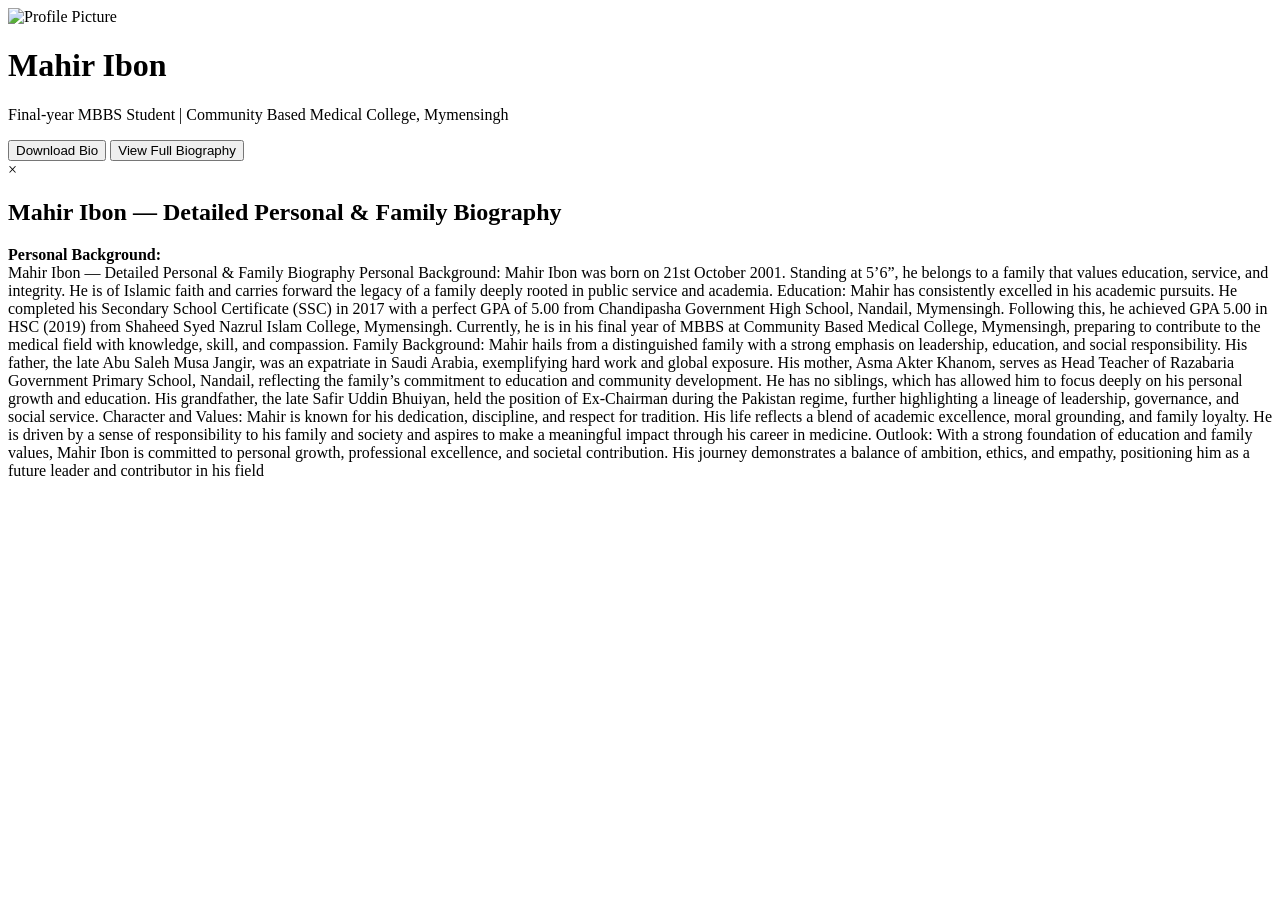
==== index.html @ 3a4e3a1b "Create profile page for Mahir Ibon This HTML file contains a profile for Mahir Ibon, detailing his p" ====
<!DOCTYPE html>
<html lang="en">
<head>
  <meta charset="UTF-8" />
  <meta name="viewport" content="width=device-width, initial-scale=1.0" />
  <title>Mahir Ibon - Profile</title>
  <link rel="stylesheet" href="style.css" />
</head>
<body>
  <div class="container glass-card">
    <div class="profile-pic">
      <img src="https://i.postimg.cc/FHW9SMQT/image.png
                " alt="Profile Picture" />
    </div>
    <h1 class="name">Mahir Ibon</h1>
    <p class="bio">Final-year MBBS Student | Community Based Medical College, Mymensingh</p>

    <div class="buttons">
      <button id="downloadBtn">Download Bio</button>
      <button id="detailsBtn">View Full Biography</button>
    </div>
  </div>

  <div id="popup" class="popup hidden">
    <div class="popup-content glass-card">
      <span id="closePopup" class="close">&times;</span>
      <h2>Mahir Ibon — Detailed Personal & Family Biography</h2>
      <p><strong>Personal Background:</strong><br>Mahir Ibon — Detailed Personal & Family Biography

Personal Background:
Mahir Ibon was born on 21st October 2001. Standing at 5’6”, he belongs to a family that values education, service, and integrity. He is of Islamic faith and carries forward the legacy of a family deeply rooted in public service and academia.

Education:
Mahir has consistently excelled in his academic pursuits. He completed his Secondary School Certificate (SSC) in 2017 with a perfect GPA of 5.00 from Chandipasha Government High School, Nandail, Mymensingh. Following this, he achieved GPA 5.00 in HSC (2019) from Shaheed Syed Nazrul Islam College, Mymensingh. Currently, he is in his final year of MBBS at Community Based Medical College, Mymensingh, preparing to contribute to the medical field with knowledge, skill, and compassion.

Family Background:
Mahir hails from a distinguished family with a strong emphasis on leadership, education, and social responsibility. His father, the late Abu Saleh Musa Jangir, was an expatriate in Saudi Arabia, exemplifying hard work and global exposure. His mother, Asma Akter Khanom, serves as Head Teacher of Razabaria Government Primary School, Nandail, reflecting the family’s commitment to education and community development.

He has no siblings, which has allowed him to focus deeply on his personal growth and education. His grandfather, the late Safir Uddin Bhuiyan, held the position of Ex-Chairman during the Pakistan regime, further highlighting a lineage of leadership, governance, and social service.

Character and Values:
Mahir is known for his dedication, discipline, and respect for tradition. His life reflects a blend of academic excellence, moral grounding, and family loyalty. He is driven by a sense of responsibility to his family and society and aspires to make a meaningful impact through his career in medicine.

Outlook:
With a strong foundation of education and family values, Mahir Ibon is committed to personal growth, professional excellence, and societal contribution. His journey demonstrates a balance of ambition, ethics, and empathy, positioning him as a future leader and contributor in his field</p>
    </div>
  </div>

  <script src="script.js"></script>
</body>
</html>
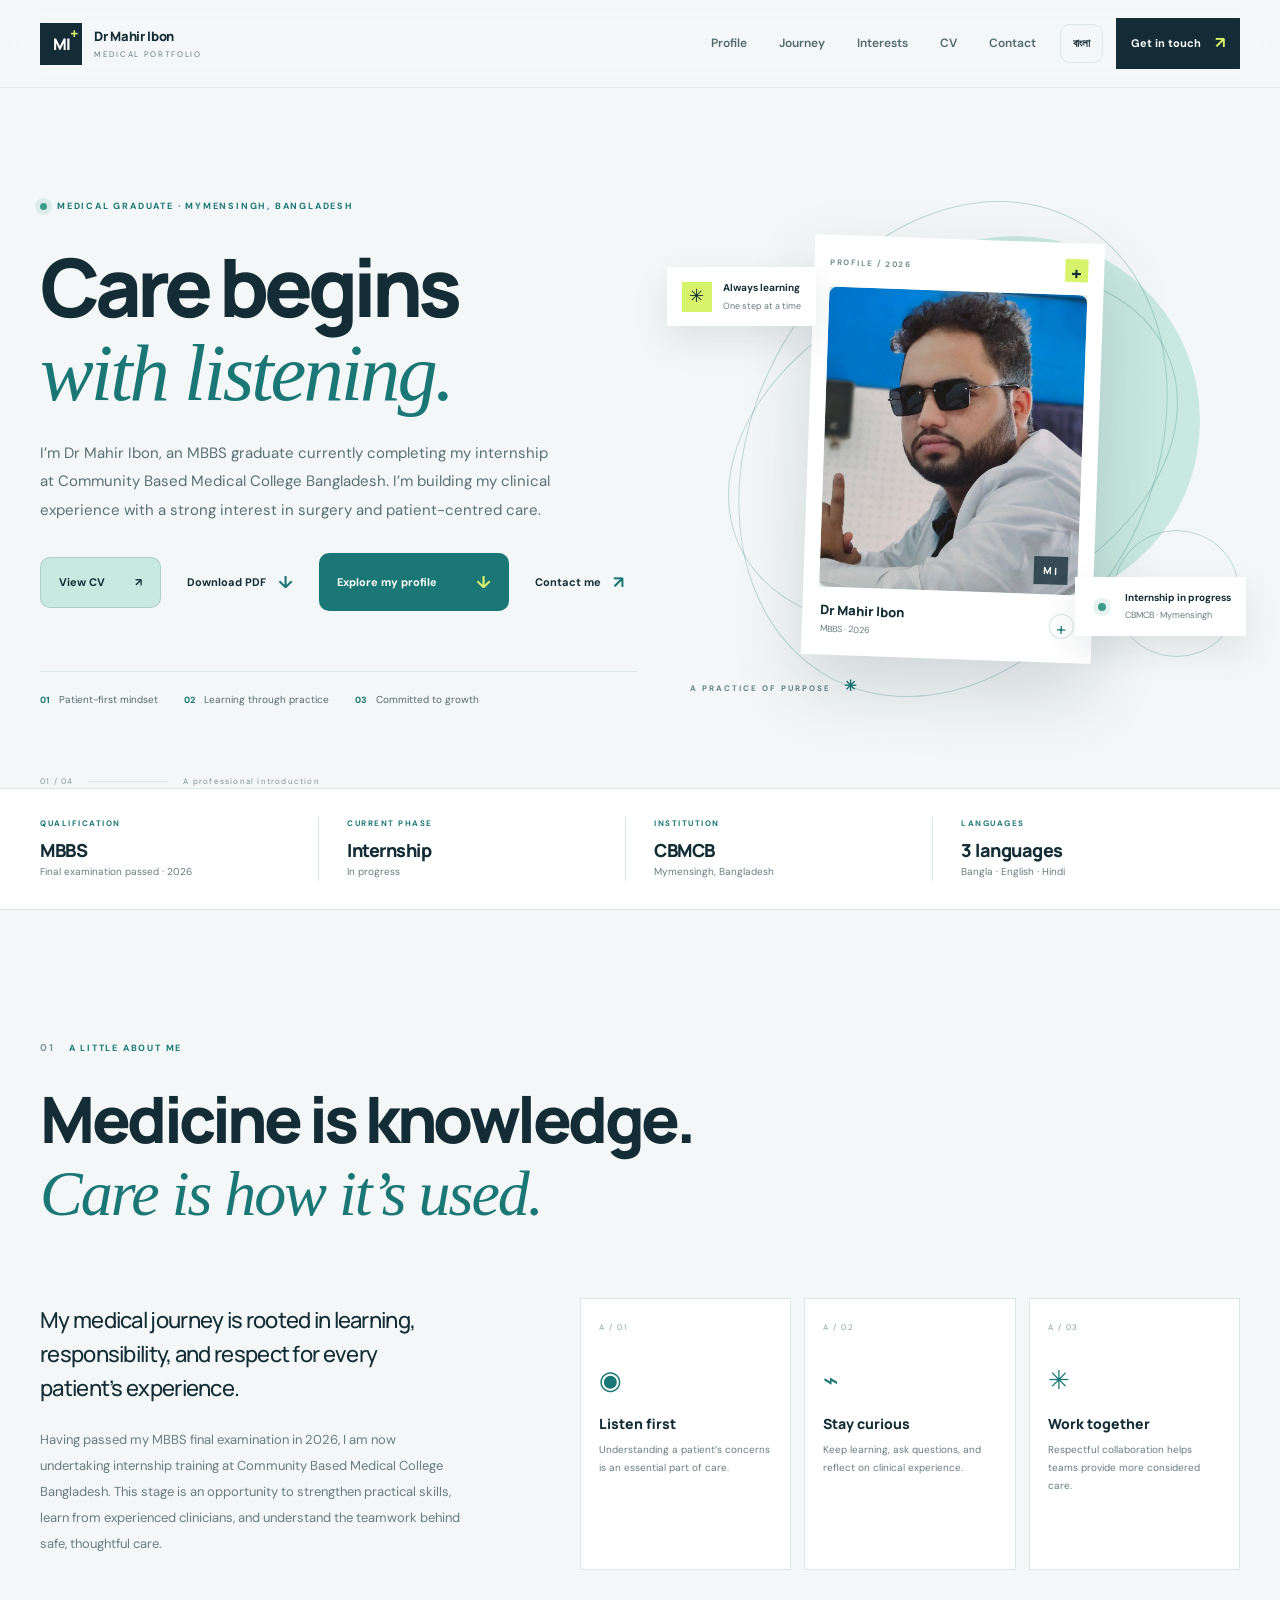
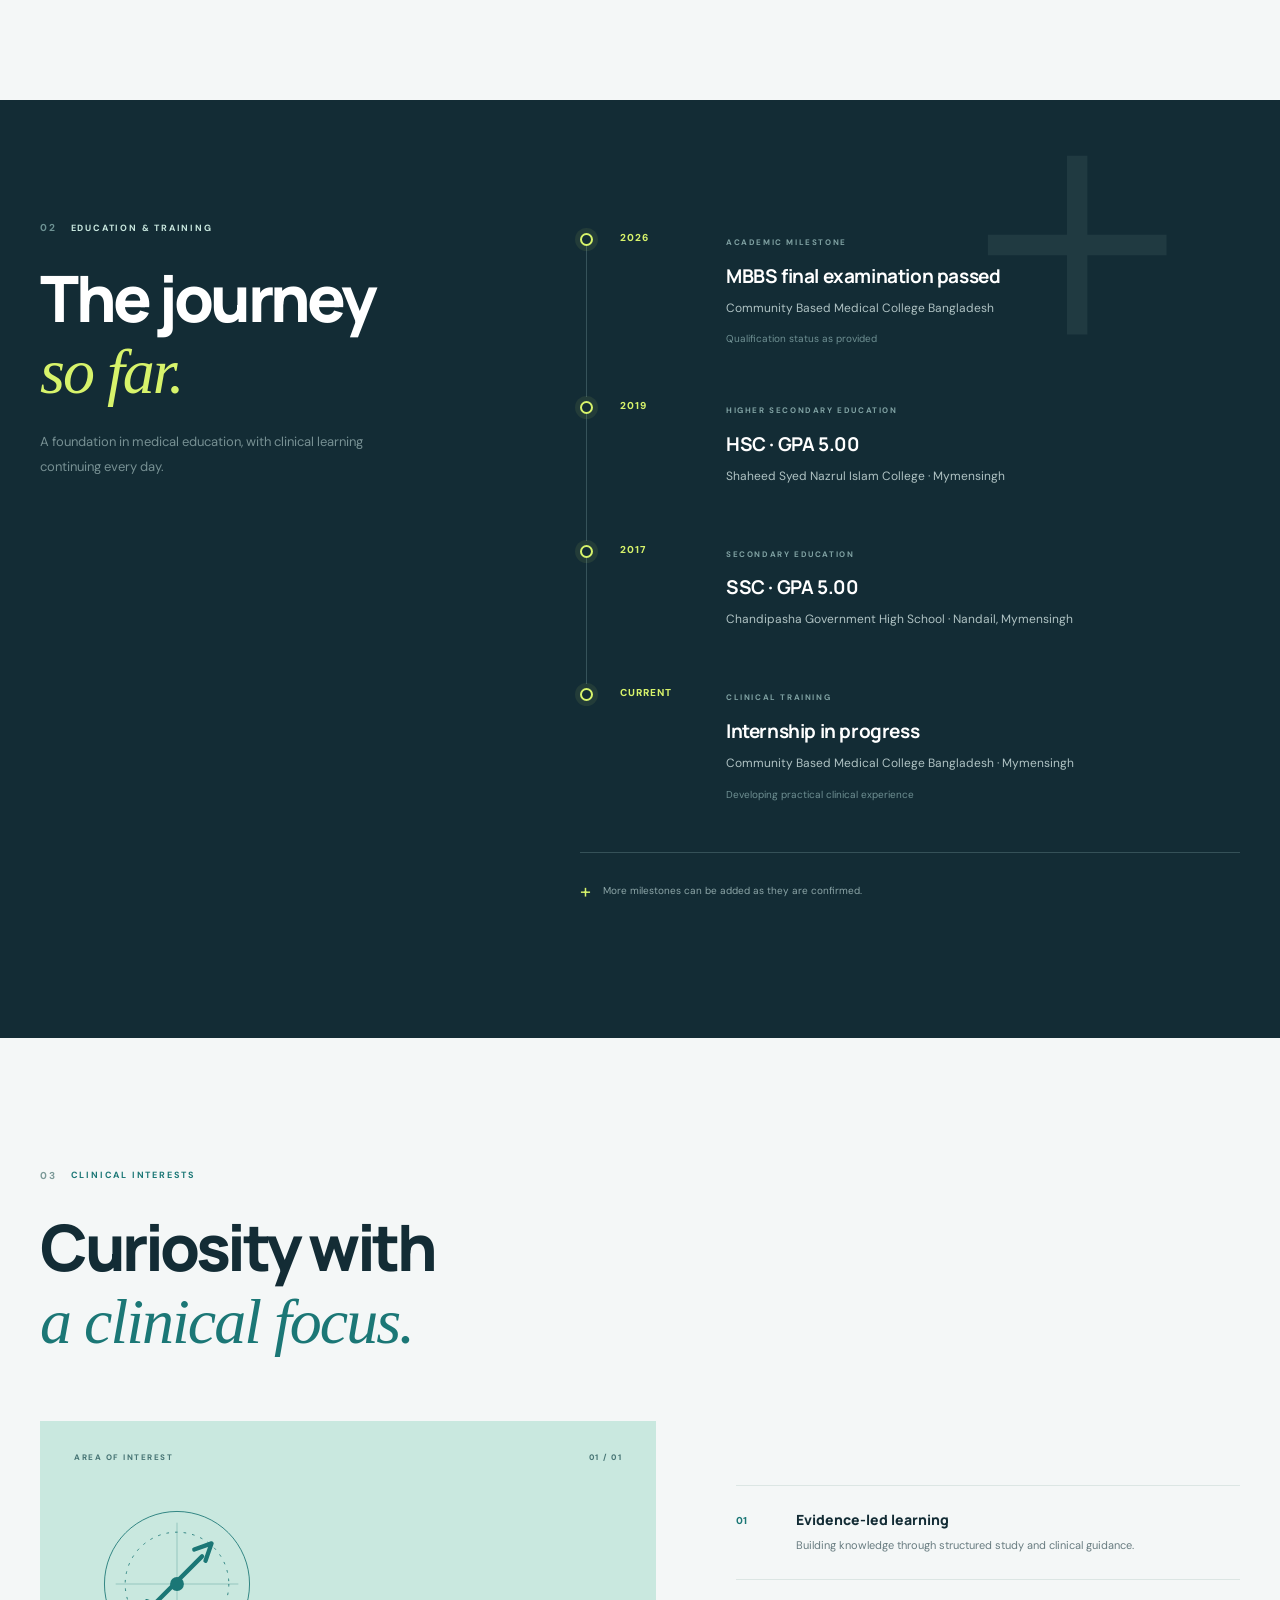
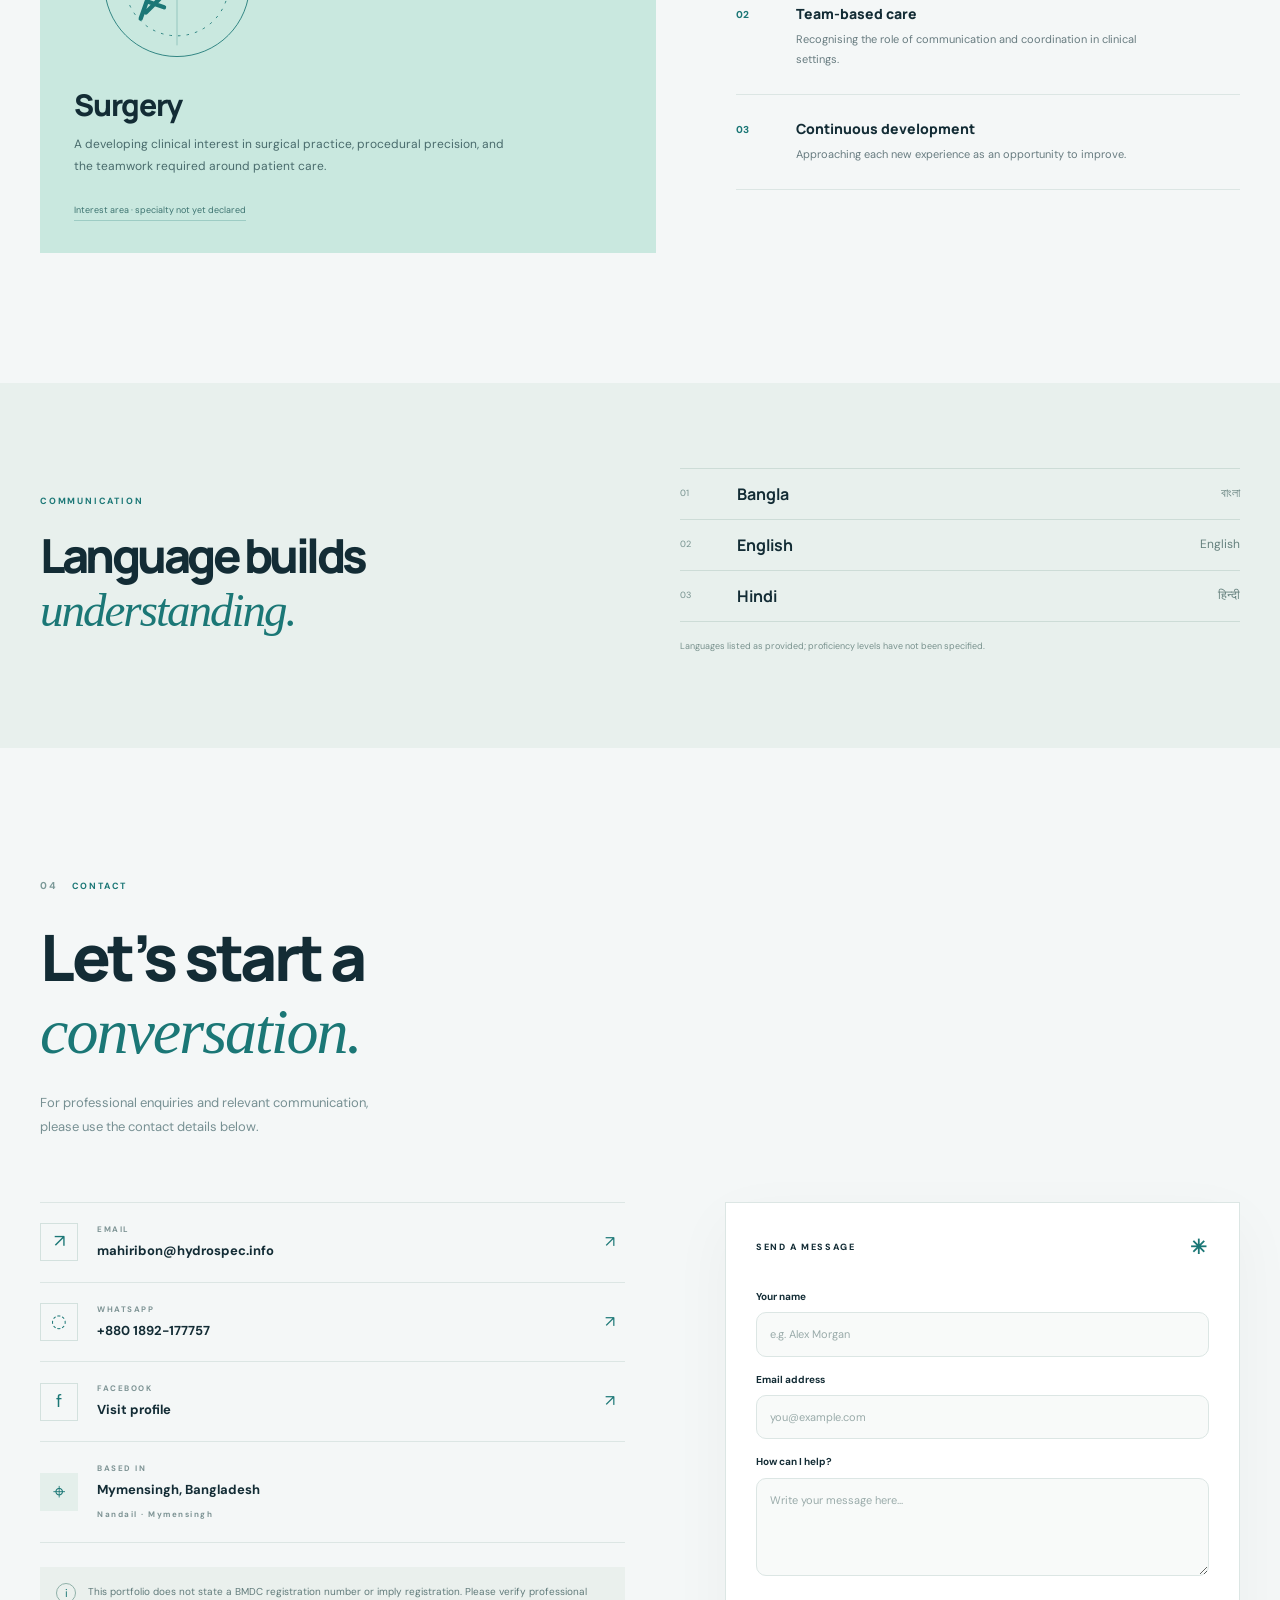
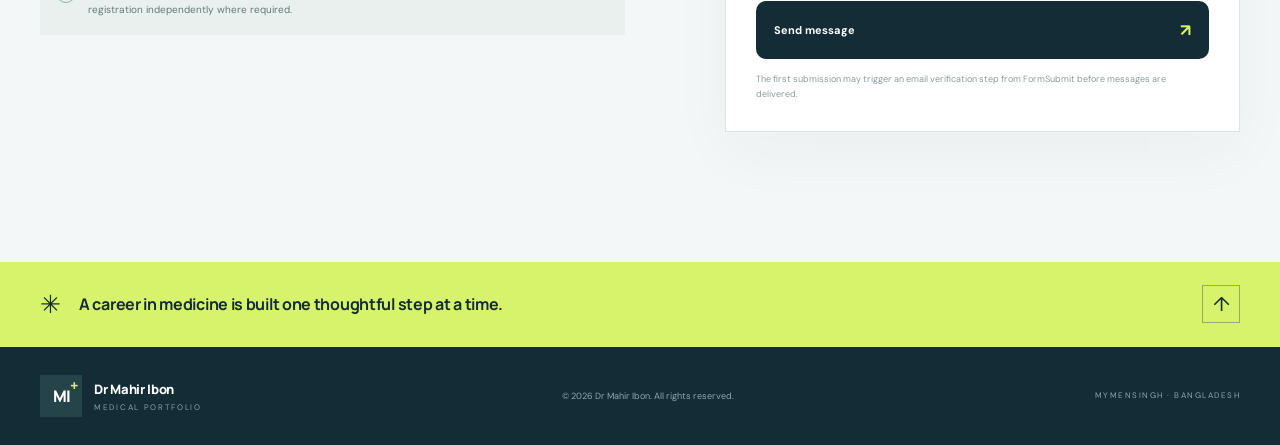
==== commit f52fce50: "Add files via upload" ====
--- a/index.html
+++ b/index.html
@@ -1,51 +1,177 @@
-<!DOCTYPE html>
-<html lang="en">
-<head>
-  <meta charset="UTF-8" />
-  <meta name="viewport" content="width=device-width, initial-scale=1.0" />
-  <title>Mahir Ibon - Profile</title>
-  <link rel="stylesheet" href="style.css" />
-</head>
-<body>
-  <div class="container glass-card">
-    <div class="profile-pic">
-      <img src="https://i.postimg.cc/FHW9SMQT/image.png
-                " alt="Profile Picture" />
-    </div>
-    <h1 class="name">Mahir Ibon</h1>
-    <p class="bio">Final-year MBBS Student | Community Based Medical College, Mymensingh</p>
-
-    <div class="buttons">
-      <button id="downloadBtn">Download Bio</button>
-      <button id="detailsBtn">View Full Biography</button>
-    </div>
-  </div>
-
-  <div id="popup" class="popup hidden">
-    <div class="popup-content glass-card">
-      <span id="closePopup" class="close">&times;</span>
-      <h2>Mahir Ibon — Detailed Personal & Family Biography</h2>
-      <p><strong>Personal Background:</strong><br>Mahir Ibon — Detailed Personal & Family Biography
-
-Personal Background:
-Mahir Ibon was born on 21st October 2001. Standing at 5’6”, he belongs to a family that values education, service, and integrity. He is of Islamic faith and carries forward the legacy of a family deeply rooted in public service and academia.
-
-Education:
-Mahir has consistently excelled in his academic pursuits. He completed his Secondary School Certificate (SSC) in 2017 with a perfect GPA of 5.00 from Chandipasha Government High School, Nandail, Mymensingh. Following this, he achieved GPA 5.00 in HSC (2019) from Shaheed Syed Nazrul Islam College, Mymensingh. Currently, he is in his final year of MBBS at Community Based Medical College, Mymensingh, preparing to contribute to the medical field with knowledge, skill, and compassion.
-
-Family Background:
-Mahir hails from a distinguished family with a strong emphasis on leadership, education, and social responsibility. His father, the late Abu Saleh Musa Jangir, was an expatriate in Saudi Arabia, exemplifying hard work and global exposure. His mother, Asma Akter Khanom, serves as Head Teacher of Razabaria Government Primary School, Nandail, reflecting the family’s commitment to education and community development.
-
-He has no siblings, which has allowed him to focus deeply on his personal growth and education. His grandfather, the late Safir Uddin Bhuiyan, held the position of Ex-Chairman during the Pakistan regime, further highlighting a lineage of leadership, governance, and social service.
-
-Character and Values:
-Mahir is known for his dedication, discipline, and respect for tradition. His life reflects a blend of academic excellence, moral grounding, and family loyalty. He is driven by a sense of responsibility to his family and society and aspires to make a meaningful impact through his career in medicine.
-
-Outlook:
-With a strong foundation of education and family values, Mahir Ibon is committed to personal growth, professional excellence, and societal contribution. His journey demonstrates a balance of ambition, ethics, and empathy, positioning him as a future leader and contributor in his field</p>
-    </div>
-  </div>
-
-  <script src="script.js"></script>
-</body>
-</html>
+<!doctype html>
+<html lang="en">
+<head>
+  <meta charset="utf-8">
+  <meta name="viewport" content="width=device-width, initial-scale=1">
+  <meta name="theme-color" content="#f4f7f7">
+  <meta name="description" content="The professional portfolio of Dr Mahir Ibon, MBBS final examination passed in 2026, currently completing internship at Community Based Medical College Bangladesh in Mymensingh.">
+  <meta name="keywords" content="Dr Mahir Ibon, Mahir Ibon, MBBS, medical graduate, Community Based Medical College Bangladesh, Mymensingh, medical portfolio">
+  <meta property="og:type" content="website">
+  <meta property="og:title" content="Dr Mahir Ibon | Medical Portfolio">
+  <meta property="og:description" content="Medical graduate completing internship in Mymensingh, Bangladesh.">
+  <meta property="og:url" content="https://mahiribon.hydrospec.info/">
+  <meta property="og:image" content="https://mahiribon.hydrospec.info/assets/mahir-ibon.jpg">
+  <link rel="canonical" href="https://mahiribon.hydrospec.info/">
+  <title>Dr Mahir Ibon | Medical Portfolio</title>
+  <link rel="preconnect" href="https://fonts.googleapis.com">
+  <link rel="preconnect" href="https://fonts.gstatic.com" crossorigin>
+  <link href="https://fonts.googleapis.com/css2?family=DM+Sans:wght@400;500;600;700&family=Manrope:wght@400;500;600;700;800&display=swap" rel="stylesheet">
+  <link rel="stylesheet" href="assets/style.css">
+  <script type="application/ld+json">
+  {
+    "@context":"https://schema.org",
+    "@type":"Person",
+    "name":"Dr Mahir Ibon",
+    "jobTitle":"Medical Graduate",
+    "alumniOf":{"@type":"CollegeOrUniversity","name":"Community Based Medical College Bangladesh"},
+    "address":{"@type":"PostalAddress","addressLocality":"Mymensingh","addressCountry":"BD"},
+    "email":"mahiribon@hydrospec.info",
+    "sameAs":["https://www.facebook.com/mahir.ibon2"]
+  }
+  </script>
+</head>
+<body>
+  <div class="progress" aria-hidden="true"><span id="progressBar"></span></div>
+  <header class="site-header" id="top">
+    <a class="brand" href="#top" aria-label="Dr Mahir Ibon home">
+      <span class="brand-mark">MI<span>+</span></span>
+      <span class="brand-copy"><strong>Dr Mahir Ibon</strong><small>MEDICAL PORTFOLIO</small></span>
+    </a>
+    <nav class="desktop-nav" aria-label="Main navigation">
+      <a href="#profile" data-en="Profile" data-bn="পরিচিতি">Profile</a>
+      <a href="#journey" data-en="Journey" data-bn="শিক্ষাজীবন">Journey</a>
+      <a href="#interests" data-en="Interests" data-bn="আগ্রহ">Interests</a>
+      <a href="#cv" data-en="CV" data-bn="সিভি">CV</a>
+      <a href="#contact" data-en="Contact" data-bn="যোগাযোগ">Contact</a>
+    </nav>
+    <div class="header-actions">
+      <button class="lang-toggle" id="langToggle" type="button" aria-label="Switch language">বাংলা</button>
+      <a class="header-cta" href="#contact"><span data-en="Get in touch" data-bn="যোগাযোগ করুন">Get in touch</span><span aria-hidden="true">↗</span></a>
+      <button class="menu-toggle" id="menuToggle" aria-label="Open menu" aria-expanded="false"><span></span><span></span></button>
+    </div>
+  </header>
+
+  <main>
+    <section class="hero section-wrap" aria-labelledby="hero-title">
+      <div class="hero-copy">
+        <div class="eyebrow"><span class="status-dot"></span><span data-en="MEDICAL GRADUATE · MYMENSINGH, BANGLADESH" data-bn="মেডিকেল গ্র্যাজুয়েট · ময়মনসিংহ, বাংলাদেশ">MEDICAL GRADUATE · MYMENSINGH, BANGLADESH</span></div>
+        <h1 id="hero-title"><span data-en="Care begins" data-bn="যত্নের শুরু">Care begins</span><br><em data-en="with listening." data-bn="মন দিয়ে শোনা।">with listening.</em></h1>
+        <p class="hero-intro" data-en="I’m Dr Mahir Ibon, an MBBS graduate currently completing my internship at Community Based Medical College Bangladesh. I’m building my clinical experience with a strong interest in surgery and patient-centred care." data-bn="আমি ডা. মাহির ইবন, এমবিবিএস চূড়ান্ত পরীক্ষায় ২০২৬ সালে উত্তীর্ণ এবং বর্তমানে Community Based Medical College Bangladesh-এ ইন্টার্নশিপ সম্পন্ন করছি। সার্জারিতে বিশেষ আগ্রহ নিয়ে রোগীকেন্দ্রিক চিকিৎসাসেবা ও ক্লিনিক্যাল অভিজ্ঞতা গড়ে তুলছি।">I’m Dr Mahir Ibon, an MBBS graduate currently completing my internship at Community Based Medical College Bangladesh. I’m building my clinical experience with a strong interest in surgery and patient-centred care.</p>
+        <div class="hero-actions">
+          <a class="button button-secondary" href="#cv"><span data-en="View CV" data-bn="সিভি দেখুন">View CV</span><span>↗</span></a>
+          <a class="text-link" href="assets/mahir-ibon-cv.pdf" download="Mahir-Ibon-CV.pdf"><span data-en="Download PDF" data-bn="PDF ডাউনলোড">Download PDF</span><span>↓</span></a>
+          <a class="button button-primary" href="#profile"><span data-en="Explore my profile" data-bn="আমার পরিচিতি দেখুন">Explore my profile</span><span>↓</span></a>
+          <a class="text-link" href="#contact"><span data-en="Contact me" data-bn="যোগাযোগ করুন">Contact me</span><span>↗</span></a>
+        </div>
+        <div class="hero-meta">
+          <div><span class="meta-number">01</span><span data-en="Patient-first mindset" data-bn="রোগীকে অগ্রাধিকার">Patient-first mindset</span></div>
+          <div><span class="meta-number">02</span><span data-en="Learning through practice" data-bn="অনুশীলনে শেখা">Learning through practice</span></div>
+          <div><span class="meta-number">03</span><span data-en="Committed to growth" data-bn="উন্নতিতে প্রতিশ্রুতিবদ্ধ">Committed to growth</span></div>
+        </div>
+      </div>
+      <div class="hero-art" aria-label="Decorative medical illustration">
+        <div class="art-orbit orbit-one"></div><div class="art-orbit orbit-two"></div>
+        <div class="art-card">
+          <div class="art-card-top"><span>PROFILE / 2026</span><span class="art-cross">+</span></div>
+          <div class="portrait-placeholder">
+            <img class="portrait-photo" src="assets/mahir-ibon.jpg" alt="Portrait of Mahir Ibon" width="900" height="1125" fetchpriority="high">
+            <span class="portrait-initials">MI</span>
+          </div>
+          <div class="art-card-bottom"><div><strong>Dr Mahir Ibon</strong><small>MBBS · 2026</small></div><span class="verified-mark" title="Profile detail">+</span></div>
+        </div>
+        <div class="floating-note note-top"><span class="note-icon">✳</span><span><strong data-en="Always learning" data-bn="শেখার পথে">Always learning</strong><small data-en="One step at a time" data-bn="ধাপে ধাপে">One step at a time</small></span></div>
+        <div class="floating-note note-bottom"><span class="note-pulse"></span><span><strong data-en="Internship in progress" data-bn="ইন্টার্নশিপ চলমান">Internship in progress</strong><small>CBMCB · Mymensingh</small></span></div>
+        <div class="art-caption">A PRACTICE OF PURPOSE <span>✳</span></div>
+      </div>
+      <div class="hero-bottomline"><span>01 / 04</span><span class="line"></span><span data-en="A professional introduction" data-bn="পেশাগত পরিচিতি">A professional introduction</span></div>
+    </section>
+
+    <section class="trust-strip" aria-label="Profile summary">
+      <div><span class="strip-label" data-en="QUALIFICATION" data-bn="যোগ্যতা">QUALIFICATION</span><strong>MBBS</strong><small data-en="Final examination passed · 2026" data-bn="চূড়ান্ত পরীক্ষায় উত্তীর্ণ · ২০২৬">Final examination passed · 2026</small></div>
+      <div><span class="strip-label" data-en="CURRENT PHASE" data-bn="বর্তমান পর্যায়">CURRENT PHASE</span><strong data-en="Internship" data-bn="ইন্টার্নশিপ">Internship</strong><small data-en="In progress" data-bn="চলমান">In progress</small></div>
+      <div><span class="strip-label" data-en="INSTITUTION" data-bn="প্রতিষ্ঠান">INSTITUTION</span><strong>CBMCB</strong><small data-en="Mymensingh, Bangladesh" data-bn="ময়মনসিংহ, বাংলাদেশ">Mymensingh, Bangladesh</small></div>
+      <div><span class="strip-label" data-en="LANGUAGES" data-bn="ভাষা">LANGUAGES</span><strong data-en="3 languages" data-bn="৩টি ভাষা">3 languages</strong><small data-en="Bangla · English · Hindi" data-bn="বাংলা · ইংরেজি · হিন্দি">Bangla · English · Hindi</small></div>
+    </section>
+
+    <section class="section section-profile section-wrap" id="profile">
+      <div class="section-heading reveal">
+        <div class="section-kicker"><span>01</span><span data-en="A LITTLE ABOUT ME" data-bn="আমার সম্পর্কে">A LITTLE ABOUT ME</span></div>
+        <h2 data-en="Medicine is knowledge.<br><em>Care is how it’s used.</em>" data-bn="চিকিৎসা জ্ঞান।<br><em>সেবাই তার প্রয়োগ।</em>">Medicine is knowledge.<br><em>Care is how it’s used.</em></h2>
+      </div>
+      <div class="profile-grid">
+        <div class="profile-lead reveal"><p class="large-copy" data-en="My medical journey is rooted in learning, responsibility, and respect for every patient’s experience." data-bn="আমার চিকিৎসা-যাত্রার ভিত্তি হলো শেখা, দায়িত্ববোধ এবং প্রতিটি রোগীর অভিজ্ঞতার প্রতি সম্মান।">My medical journey is rooted in learning, responsibility, and respect for every patient’s experience.</p><p data-en="Having passed my MBBS final examination in 2026, I am now undertaking internship training at Community Based Medical College Bangladesh. This stage is an opportunity to strengthen practical skills, learn from experienced clinicians, and understand the teamwork behind safe, thoughtful care." data-bn="২০২৬ সালে এমবিবিএস চূড়ান্ত পরীক্ষায় উত্তীর্ণ হওয়ার পর বর্তমানে Community Based Medical College Bangladesh-এ ইন্টার্নশিপ প্রশিক্ষণ নিচ্ছি। বাস্তব দক্ষতা বৃদ্ধি, অভিজ্ঞ চিকিৎসকদের কাছ থেকে শেখা এবং নিরাপদ ও বিবেচনাপূর্ণ চিকিৎসায় দলগত কাজের গুরুত্ব বোঝার এটি একটি গুরুত্বপূর্ণ সময়।">Having passed my MBBS final examination in 2026, I am now undertaking internship training at Community Based Medical College Bangladesh. This stage is an opportunity to strengthen practical skills, learn from experienced clinicians, and understand the teamwork behind safe, thoughtful care.</p></div>
+        <div class="principles reveal">
+          <article class="principle-card"><span class="principle-index">A / 01</span><span class="principle-symbol">◉</span><h3 data-en="Listen first" data-bn="আগে শুনি">Listen first</h3><p data-en="Understanding a patient’s concerns is an essential part of care." data-bn="রোগীর উদ্বেগ বোঝা চিকিৎসাসেবার গুরুত্বপূর্ণ অংশ।">Understanding a patient’s concerns is an essential part of care.</p></article>
+          <article class="principle-card"><span class="principle-index">A / 02</span><span class="principle-symbol">⌁</span><h3 data-en="Stay curious" data-bn="জানার আগ্রহ">Stay curious</h3><p data-en="Keep learning, ask questions, and reflect on clinical experience." data-bn="শেখা, প্রশ্ন করা এবং ক্লিনিক্যাল অভিজ্ঞতা থেকে উপলব্ধি অর্জন।">Keep learning, ask questions, and reflect on clinical experience.</p></article>
+          <article class="principle-card"><span class="principle-index">A / 03</span><span class="principle-symbol">✳</span><h3 data-en="Work together" data-bn="একসঙ্গে কাজ">Work together</h3><p data-en="Respectful collaboration helps teams provide more considered care." data-bn="পারস্পরিক সম্মান ও সহযোগিতা উন্নত চিকিৎসাসেবায় সহায়তা করে।">Respectful collaboration helps teams provide more considered care.</p></article>
+        </div>
+      </div>
+    </section>
+
+    <section class="journey-section" id="journey">
+      <div class="section-wrap journey-inner">
+        <div class="section-heading reveal">
+          <div class="section-kicker light"><span>02</span><span data-en="EDUCATION & TRAINING" data-bn="শিক্ষা ও প্রশিক্ষণ">EDUCATION & TRAINING</span></div>
+          <h2 data-en="The journey<br><em>so far.</em>" data-bn="এ পর্যন্ত<br><em>যাত্রাপথ।</em>">The journey<br><em>so far.</em></h2>
+          <p class="heading-note" data-en="A foundation in medical education, with clinical learning continuing every day." data-bn="চিকিৎসাশিক্ষার ভিত্তি, আর প্রতিদিন চলমান ক্লিনিক্যাল শেখা।">A foundation in medical education, with clinical learning continuing every day.</p>
+        </div>
+        <div class="timeline">
+          <article class="timeline-item reveal"><div class="timeline-marker"><span></span></div><div class="timeline-date">2026</div><div class="timeline-content"><span class="timeline-tag" data-en="ACADEMIC MILESTONE" data-bn="শিক্ষাগত অর্জন">ACADEMIC MILESTONE</span><h3 data-en="MBBS final examination passed" data-bn="এমবিবিএস চূড়ান্ত পরীক্ষায় উত্তীর্ণ">MBBS final examination passed</h3><p data-en="Community Based Medical College Bangladesh" data-bn="Community Based Medical College Bangladesh">Community Based Medical College Bangladesh</p><small data-en="Qualification status as provided" data-bn="প্রদত্ত তথ্য অনুযায়ী যোগ্যতার অবস্থা">Qualification status as provided</small></div></article>
+          <article class="timeline-item reveal"><div class="timeline-marker"><span></span></div><div class="timeline-date">2019</div><div class="timeline-content"><span class="timeline-tag" data-en="HIGHER SECONDARY EDUCATION" data-bn="উচ্চ মাধ্যমিক শিক্ষা">HIGHER SECONDARY EDUCATION</span><h3 data-en="HSC · GPA 5.00" data-bn="এইচএসসি · জিপিএ ৫.০০">HSC · GPA 5.00</h3><p data-en="Shaheed Syed Nazrul Islam College · Mymensingh" data-bn="শহীদ সৈয়দ নজরুল ইসলাম কলেজ · ময়মনসিংহ">Shaheed Syed Nazrul Islam College · Mymensingh</p></div></article>
+          <article class="timeline-item reveal"><div class="timeline-marker"><span></span></div><div class="timeline-date">2017</div><div class="timeline-content"><span class="timeline-tag" data-en="SECONDARY EDUCATION" data-bn="মাধ্যমিক শিক্ষা">SECONDARY EDUCATION</span><h3 data-en="SSC · GPA 5.00" data-bn="এসএসসি · জিপিএ ৫.০০">SSC · GPA 5.00</h3><p data-en="Chandipasha Government High School · Nandail, Mymensingh" data-bn="চণ্ডীপাশা সরকারি উচ্চ বিদ্যালয় · নান্দাইল, ময়মনসিংহ">Chandipasha Government High School · Nandail, Mymensingh</p></div></article>
+          <article class="timeline-item reveal"><div class="timeline-marker"><span></span></div><div class="timeline-date" data-en="CURRENT" data-bn="বর্তমান">CURRENT</div><div class="timeline-content"><span class="timeline-tag" data-en="CLINICAL TRAINING" data-bn="ক্লিনিক্যাল প্রশিক্ষণ">CLINICAL TRAINING</span><h3 data-en="Internship in progress" data-bn="ইন্টার্নশিপ চলমান">Internship in progress</h3><p data-en="Community Based Medical College Bangladesh · Mymensingh" data-bn="Community Based Medical College Bangladesh · ময়মনসিংহ">Community Based Medical College Bangladesh · Mymensingh</p><small data-en="Developing practical clinical experience" data-bn="ব্যবহারিক ক্লিনিক্যাল অভিজ্ঞতা অর্জন">Developing practical clinical experience</small></div></article>
+          <div class="timeline-footnote"><span>+</span><span data-en="More milestones can be added as they are confirmed." data-bn="নিশ্চিত তথ্য পাওয়া গেলে আরও অর্জন যোগ করা যাবে।">More milestones can be added as they are confirmed.</span></div>
+        </div>
+      </div>
+    </section>
+
+    <section class="section section-wrap interests-section" id="interests">
+      <div class="section-heading reveal">
+        <div class="section-kicker"><span>03</span><span data-en="CLINICAL INTERESTS" data-bn="ক্লিনিক্যাল আগ্রহ">CLINICAL INTERESTS</span></div>
+        <h2 data-en="Curiosity with<br><em>a clinical focus.</em>" data-bn="কৌতূহল থেকে<br><em>ক্লিনিক্যাল মনোযোগ।</em>">Curiosity with<br><em>a clinical focus.</em></h2>
+      </div>
+      <div class="interest-layout">
+        <div class="interest-feature reveal"><div class="feature-top"><span data-en="AREA OF INTEREST" data-bn="আগ্রহের ক্ষেত্র">AREA OF INTEREST</span><span>01 / 01</span></div><div class="surgical-mark" aria-hidden="true"><svg viewBox="0 0 220 220" role="img"><circle cx="110" cy="110" r="84" fill="none" stroke="currentColor" stroke-width="1"/><circle cx="110" cy="110" r="60" fill="none" stroke="currentColor" stroke-width="1" stroke-dasharray="3 7"/><path d="M110 39v142M39 110h142" stroke="currentColor" stroke-width="1" opacity=".35"/><path d="M74 143 139 78M130 70l20-7-7 20M68 150l7-20 20 7" fill="none" stroke="currentColor" stroke-width="5" stroke-linecap="round" stroke-linejoin="round"/><circle cx="110" cy="110" r="8" fill="currentColor"/></svg></div><h3 data-en="Surgery" data-bn="সার্জারি">Surgery</h3><p data-en="A developing clinical interest in surgical practice, procedural precision, and the teamwork required around patient care." data-bn="সার্জিক্যাল চর্চা, প্রক্রিয়াগত নির্ভুলতা এবং রোগীর সেবায় প্রয়োজনীয় দলগত কাজের প্রতি বিকাশমান আগ্রহ।">A developing clinical interest in surgical practice, procedural precision, and the teamwork required around patient care.</p><span class="interest-status" data-en="Interest area · specialty not yet declared" data-bn="আগ্রহের ক্ষেত্র · নির্দিষ্ট বিশেষায়ন এখনো ঘোষণা করা হয়নি">Interest area · specialty not yet declared</span></div>
+        <div class="interest-side reveal"><div class="side-note"><span class="side-note-number">01</span><div><h4 data-en="Evidence-led learning" data-bn="প্রমাণভিত্তিক শেখা">Evidence-led learning</h4><p data-en="Building knowledge through structured study and clinical guidance." data-bn="পরিকল্পিত পড়াশোনা ও ক্লিনিক্যাল নির্দেশনার মাধ্যমে জ্ঞান বৃদ্ধি।">Building knowledge through structured study and clinical guidance.</p></div></div><div class="side-note"><span class="side-note-number">02</span><div><h4 data-en="Team-based care" data-bn="দলগত চিকিৎসাসেবা">Team-based care</h4><p data-en="Recognising the role of communication and coordination in clinical settings." data-bn="ক্লিনিক্যাল পরিবেশে যোগাযোগ ও সমন্বয়ের গুরুত্ব উপলব্ধি।">Recognising the role of communication and coordination in clinical settings.</p></div></div><div class="side-note"><span class="side-note-number">03</span><div><h4 data-en="Continuous development" data-bn="নিয়মিত দক্ষতা উন্নয়ন">Continuous development</h4><p data-en="Approaching each new experience as an opportunity to improve." data-bn="প্রতিটি নতুন অভিজ্ঞতাকে উন্নতির সুযোগ হিসেবে দেখা।">Approaching each new experience as an opportunity to improve.</p></div></div></div>
+      </div>
+    </section>
+
+    <section class="language-band">
+      <div class="section-wrap language-inner reveal"><div><span class="band-kicker" data-en="COMMUNICATION" data-bn="যোগাযোগ">COMMUNICATION</span><h2 data-en="Language builds<br><em>understanding.</em>" data-bn="ভাষা গড়ে তোলে<br><em>বোঝাপড়া।</em>">Language builds<br><em>understanding.</em></h2></div><div class="language-list"><div><span>01</span><strong data-en="Bangla" data-bn="বাংলা">Bangla</strong><span class="language-native">বাংলা</span></div><div><span>02</span><strong data-en="English" data-bn="ইংরেজি">English</strong><span class="language-native">English</span></div><div><span>03</span><strong data-en="Hindi" data-bn="হিন্দি">Hindi</strong><span class="language-native">हिन्दी</span></div><p data-en="Languages listed as provided; proficiency levels have not been specified." data-bn="প্রদত্ত তথ্য অনুযায়ী ভাষাগুলো তালিকাভুক্ত; দক্ষতার মাত্রা উল্লেখ করা হয়নি।">Languages listed as provided; proficiency levels have not been specified.</p></div></div>
+    </section>
+
+    <section class="section section-wrap contact-section" id="contact">
+      <div class="section-heading reveal">
+        <div class="section-kicker"><span>04</span><span data-en="CONTACT" data-bn="যোগাযোগ">CONTACT</span></div>
+        <h2 data-en="Let’s start a<br><em>conversation.</em>" data-bn="শুরু হোক<br><em>কথোপকথন।</em>">Let’s start a<br><em>conversation.</em></h2>
+        <p class="heading-note" data-en="For professional enquiries and relevant communication, please use the contact details below." data-bn="পেশাগত অনুসন্ধান ও প্রাসঙ্গিক যোগাযোগের জন্য নিচের তথ্য ব্যবহার করুন।">For professional enquiries and relevant communication, please use the contact details below.</p>
+      </div>
+      <div class="contact-grid">
+        <div class="contact-details reveal">
+          <a class="contact-row" href="mailto:mahiribon@hydrospec.info"><span class="contact-icon">↗</span><span><small data-en="EMAIL" data-bn="ইমেইল">EMAIL</small><strong>mahiribon@hydrospec.info</strong></span><span class="row-arrow">↗</span></a>
+          <a class="contact-row" href="https://wa.me/8801892177757" target="_blank" rel="noopener noreferrer"><span class="contact-icon">◌</span><span><small>WHATSAPP</small><strong>+880 1892-177757</strong></span><span class="row-arrow">↗</span></a>
+          <a class="contact-row" href="https://www.facebook.com/mahir.ibon2" target="_blank" rel="noopener noreferrer"><span class="contact-icon">f</span><span><small>FACEBOOK</small><strong data-en="Visit profile" data-bn="প্রোফাইল দেখুন">Visit profile</strong></span><span class="row-arrow">↗</span></a>
+          <div class="contact-location"><span class="location-pin">⌖</span><span><small data-en="BASED IN" data-bn="অবস্থান">BASED IN</small><strong>Mymensingh, Bangladesh</strong><small class="location-subline">Nandail · Mymensingh</small></span></div>
+          <div class="credential-note"><span>i</span><p data-en="This portfolio does not state a BMDC registration number or imply registration. Please verify professional registration independently where required." data-bn="এই পোর্টফোলিওতে BMDC নিবন্ধন নম্বর উল্লেখ করা হয়নি এবং নিবন্ধিত বলে দাবি করা হচ্ছে না। প্রয়োজন হলে পেশাগত নিবন্ধন আলাদাভাবে যাচাই করুন।">This portfolio does not state a BMDC registration number or imply registration. Please verify professional registration independently where required.</p></div>
+        </div>
+        <form class="contact-form reveal" action="https://formsubmit.co/mahiribon@hydrospec.info" method="POST">
+          <input type="hidden" name="_subject" value="New message from Dr Mahir Ibon's portfolio">
+          <input type="hidden" name="_template" value="table">
+          <input type="hidden" name="_captcha" value="true">
+          <input type="text" name="_honey" style="display:none" tabindex="-1" autocomplete="off">
+          <div class="form-heading"><span data-en="SEND A MESSAGE" data-bn="বার্তা পাঠান">SEND A MESSAGE</span><span>✳</span></div>
+          <label for="name" data-en="Your name" data-bn="আপনার নাম">Your name</label><input id="name" name="name" autocomplete="name" required placeholder="e.g. Alex Morgan">
+          <label for="email" data-en="Email address" data-bn="ইমেইল ঠিকানা">Email address</label><input id="email" name="email" type="email" autocomplete="email" required placeholder="you@example.com">
+          <label for="message" data-en="How can I help?" data-bn="কীভাবে সহায়তা করতে পারি?">How can I help?</label><textarea id="message" name="message" rows="4" required placeholder="Write your message here..."></textarea>
+          <button class="button button-dark" type="submit"><span data-en="Send message" data-bn="বার্তা পাঠান">Send message</span><span>↗</span></button>
+          <p class="form-disclaimer" data-en="The first submission may trigger an email verification step from FormSubmit before messages are delivered." data-bn="বার্তা পৌঁছানোর আগে প্রথমবার FormSubmit থেকে ইমেইল যাচাইকরণ প্রয়োজন হতে পারে।">The first submission may trigger an email verification step from FormSubmit before messages are delivered.</p>
+        </form>
+      </div>
+    </section>
+    <section class="closing-band"><div class="section-wrap closing-inner"><span class="closing-star">✳</span><p data-en="A career in medicine is built one thoughtful step at a time." data-bn="চিকিৎসা পেশার পথ গড়ে ওঠে প্রতিটি সচেতন পদক্ষেপে।">A career in medicine is built one thoughtful step at a time.</p><a href="#top" aria-label="Back to top">↑</a></div></section>
+  </main>
+
+  <footer class="site-footer"><div class="section-wrap footer-inner"><a class="brand footer-brand" href="#top"><span class="brand-mark">MI<span>+</span></span><span class="brand-copy"><strong>Dr Mahir Ibon</strong><small>MEDICAL PORTFOLIO</small></span></a><p>© <span id="year">2026</span> Dr Mahir Ibon. <span data-en="All rights reserved." data-bn="সর্বস্বত্ব সংরক্ষিত।">All rights reserved.</span></p><span class="footer-location">MYMENSINGH · BANGLADESH</span></div></footer>
+  <script src="assets/app.js"></script>
+</body>
+</html>
--- a/assets/style.css
+++ b/assets/style.css
@@ -0,0 +1,49 @@
+/* Dr Mahir Ibon — single-page portfolio */
+:root{--ink:#132c35;--ink-2:#25444b;--muted:#687c80;--paper:#f4f7f7;--white:#fff;--teal:#1b7776;--mint:#c9e8df;--lime:#d7f36b;--line:#dce6e4;--serif:Georgia,"Times New Roman",serif;--sans:"DM Sans",sans-serif;--display:"Manrope",sans-serif;--ease:cubic-bezier(.2,.75,.25,1)}
+*{box-sizing:border-box}html{scroll-behavior:smooth;scroll-padding-top:96px}body{margin:0;background:var(--paper);color:var(--ink);font-family:var(--sans);font-size:15px;line-height:1.65;-webkit-font-smoothing:antialiased}body.menu-open{overflow:hidden}a{color:inherit;text-decoration:none}button,input,textarea{font:inherit}.section-wrap{width:min(1200px,calc(100% - 72px));margin-inline:auto}.progress{height:3px;position:fixed;inset:0 0 auto;z-index:100;background:transparent}.progress span{display:block;width:0;height:100%;background:var(--teal)}.site-header{height:88px;padding:0 max(36px,calc((100vw - 1200px)/2));display:flex;align-items:center;justify-content:space-between;gap:24px;position:sticky;top:0;z-index:50;background:rgba(244,247,247,.88);backdrop-filter:blur(18px);border-bottom:1px solid rgba(19,44,53,.07)}.brand{display:flex;align-items:center;gap:12px;flex-shrink:0}.brand-mark{width:42px;height:42px;background:var(--ink);color:white;display:grid;place-items:center;font:800 16px var(--display);letter-spacing:-1px;position:relative}.brand-mark span{color:var(--lime);font-size:15px;position:absolute;right:4px;top:0}.brand-copy{display:flex;flex-direction:column;line-height:1.3}.brand-copy strong{font:800 13px var(--display);letter-spacing:-.3px}.brand-copy small{font-size:8px;letter-spacing:1.7px;color:var(--muted);margin-top:4px}.desktop-nav{display:flex;align-items:center;gap:32px;margin-left:auto}.desktop-nav a{font-size:12px;color:#51686d;font-weight:600;transition:color .2s}.desktop-nav a:hover,.desktop-nav a.active{color:var(--teal)}.header-actions{display:flex;align-items:center;gap:13px}.lang-toggle{border:1px solid var(--line);background:transparent;color:var(--ink);font-weight:700;font-size:11px;padding:9px 12px;cursor:pointer}.header-cta{background:var(--ink);color:white;padding:12px 15px;display:flex;align-items:center;gap:14px;font-size:11px;font-weight:700}.header-cta span:last-child{color:var(--lime);font-size:16px}.menu-toggle{display:none;border:0;background:transparent;padding:8px;cursor:pointer}.menu-toggle span{display:block;width:22px;height:2px;background:var(--ink);margin:5px}
+.hero{min-height:700px;display:grid;grid-template-columns:1.02fr .98fr;align-items:center;gap:30px;padding-top:66px;padding-bottom:44px;position:relative}.hero-copy{padding:10px 0 0;z-index:2}.eyebrow,.section-kicker,.strip-label,.band-kicker{font-size:9px;letter-spacing:1.8px;font-weight:700;color:var(--teal);display:flex;align-items:center;gap:10px}.status-dot,.note-pulse{width:7px;height:7px;border-radius:50%;background:#3d9d8c;box-shadow:0 0 0 5px rgba(61,157,140,.12)}h1,h2,h3,h4,p{margin-top:0}.hero h1{font:800 clamp(56px,6.3vw,88px)/1.03 var(--display);letter-spacing:-5px;margin:31px 0 25px;max-width:650px}.hero h1 em,.section-heading h2 em,.language-inner h2 em{font-family:var(--serif);font-weight:400;color:var(--teal);letter-spacing:-3px}.hero-intro{font-size:15px;line-height:1.9;color:#5a7075;max-width:510px;margin-bottom:29px}.hero-actions{display:flex;align-items:center;gap:26px}.button{display:inline-flex;align-items:center;justify-content:space-between;gap:30px;padding:15px 18px;font-size:11px;font-weight:700;border:0;cursor:pointer;transition:transform .25s var(--ease),background .25s}.button:hover{transform:translateY(-3px)}.button-primary{background:var(--teal);color:white;min-width:190px}.button-primary span:last-child{font-size:17px;color:var(--lime)}.text-link{display:flex;align-items:center;gap:12px;font-size:11px;font-weight:700}.text-link span:last-child{color:var(--teal);font-size:17px}.hero-meta{display:flex;gap:26px;margin-top:60px;padding-top:20px;border-top:1px solid var(--line);max-width:600px}.hero-meta div{display:flex;align-items:center;gap:9px;font-size:10px;color:#53696d}.meta-number{font-size:9px;color:var(--teal);font-weight:800}.hero-art{min-height:520px;position:relative;display:grid;place-items:center;isolation:isolate}.hero-art:before{content:"";position:absolute;width:370px;height:370px;border-radius:50%;background:var(--mint);right:7%;top:9%;z-index:-2}.hero-art:after{content:"";position:absolute;width:125px;height:125px;border:1px solid rgba(27,119,118,.25);border-radius:50%;right:0;bottom:10%;z-index:-1}.art-orbit{position:absolute;border:1px solid rgba(27,119,118,.25);border-radius:50%;transform:rotate(-24deg)}.orbit-one{width:470px;height:330px}.orbit-two{width:400px;height:520px;transform:rotate(28deg)}.art-card{width:290px;background:#fff;box-shadow:0 30px 70px rgba(19,44,53,.16);padding:16px;transform:rotate(2deg);z-index:1;animation:float 7s ease-in-out infinite}.art-card-top,.art-card-bottom{display:flex;justify-content:space-between;align-items:center}.art-card-top{font-size:8px;letter-spacing:1.5px;font-weight:800;color:#789093;padding-bottom:13px}.art-cross{width:23px;height:23px;background:var(--lime);display:grid;place-items:center;font-size:18px;color:var(--ink)}.portrait-placeholder{height:300px;background:linear-gradient(145deg,#dbece7,#a9d2c7);position:relative;overflow:hidden;display:grid;place-items:center}.portrait-placeholder:before,.portrait-placeholder:after{content:"";position:absolute;border:1px solid rgba(27,119,118,.2);border-radius:50%;width:290px;height:290px}.portrait-placeholder:after{width:220px;height:220px}.portrait-ring{position:absolute;width:170px;height:170px;border:1px solid rgba(255,255,255,.7);border-radius:50%;top:22px}.portrait-silhouette{position:absolute;width:165px;height:215px;bottom:-15px;display:flex;align-items:center;flex-direction:column}.silhouette-head{width:78px;height:91px;border-radius:48% 48% 42% 42%;background:#24464b;z-index:2;margin-top:14px}.silhouette-body{position:absolute;bottom:0;width:165px;height:135px;background:#24464b;border-radius:55% 55% 0 0}.portrait-initials{position:absolute;bottom:12px;right:12px;color:white;font:800 10px var(--display);letter-spacing:2px;z-index:3}.art-card-bottom{padding:14px 2px 2px}.art-card-bottom div{display:flex;flex-direction:column}.art-card-bottom strong{font:800 13px var(--display)}.art-card-bottom small{font-size:9px;color:var(--muted);margin-top:3px}.verified-mark{width:25px;height:25px;border:1px solid var(--line);border-radius:50%;display:grid;place-items:center;color:var(--teal);font-size:18px}.floating-note{position:absolute;display:flex;align-items:center;gap:11px;background:white;box-shadow:0 14px 36px rgba(19,44,53,.1);padding:13px 15px;z-index:3;animation:float 6s ease-in-out infinite}.note-top{top:15%;left:0}.note-bottom{bottom:14%;right:-1%;animation-delay:-3s}.note-icon{width:30px;height:30px;display:grid;place-items:center;background:var(--lime);font-size:18px}.floating-note strong,.floating-note small{display:block}.floating-note strong{font-size:10px}.floating-note small{font-size:9px;color:var(--muted);margin-top:2px}.note-pulse{width:8px;height:8px;margin:0 8px}.art-caption{position:absolute;bottom:2%;left:4%;font-size:8px;letter-spacing:2px;color:#668084;font-weight:700}.art-caption span{color:var(--teal);font-size:15px;margin-left:9px}.hero-bottomline{position:absolute;bottom:0;left:0;right:0;display:flex;align-items:center;gap:15px;font-size:8px;letter-spacing:1.2px;color:#829395}.hero-bottomline .line{height:1px;background:var(--line);width:80px}
+.trust-strip{background:#fff;border-block:1px solid var(--line);display:grid;grid-template-columns:repeat(4,1fr);padding:28px max(36px,calc((100vw - 1200px)/2));gap:28px}.trust-strip>div{display:flex;flex-direction:column;gap:2px;border-right:1px solid var(--line);padding-right:20px}.trust-strip>div:last-child{border:0}.strip-label{font-size:8px;letter-spacing:1.5px;margin-bottom:6px}.trust-strip strong{font:800 18px var(--display);letter-spacing:-.5px}.trust-strip small{font-size:10px;color:var(--muted)}
+.section{padding-top:130px;padding-bottom:130px}.section-heading{max-width:670px}.section-kicker{gap:14px;margin-bottom:27px}.section-kicker>span:first-child{color:#7b9998;font-size:10px}.section-heading h2,.language-inner h2{font:800 clamp(42px,5vw,65px)/1.12 var(--display);letter-spacing:-3.5px;margin-bottom:0}.section-heading h2 em,.language-inner h2 em{letter-spacing:-2px}.profile-grid{display:grid;grid-template-columns:.8fr 1.2fr;gap:100px;margin-top:68px}.profile-lead{padding-top:5px}.large-copy{font:500 22px/1.55 var(--display);letter-spacing:-.7px;color:var(--ink);max-width:390px}.profile-lead p:not(.large-copy){font-size:13px;line-height:2;color:var(--muted);max-width:420px}.principles{display:grid;grid-template-columns:repeat(3,1fr);gap:13px}.principle-card{background:#fff;border:1px solid var(--line);padding:22px 18px;min-height:230px;transition:transform .3s var(--ease),box-shadow .3s}.principle-card:hover{transform:translateY(-6px);box-shadow:0 20px 40px rgba(19,44,53,.07)}.principle-index{display:block;color:#88a1a2;font-size:8px;letter-spacing:1.5px}.principle-symbol{display:block;color:var(--teal);font-size:26px;margin:25px 0 12px}.principle-card h3{font:800 14px var(--display);margin-bottom:8px}.principle-card p{font-size:10px;line-height:1.8;color:var(--muted);margin:0}
+.journey-section{background:var(--ink);color:#fff;padding:120px 0 130px;position:relative;overflow:hidden}.journey-section:before{content:"+";position:absolute;right:7%;top:0;color:rgba(201,232,223,.07);font:300 390px/1 var(--display);transform:translateY(-15%)}.journey-inner{display:grid;grid-template-columns:.8fr 1.2fr;gap:100px;position:relative;z-index:1}.section-kicker.light{color:var(--mint)}.section-kicker.light>span:first-child{color:#6d9293}.journey-section .section-heading h2{font:800 clamp(48px,5vw,66px)/1.1 var(--display);letter-spacing:-3.5px}.journey-section .section-heading h2 em{font-family:var(--serif);font-weight:400;color:var(--lime)}.heading-note{font-size:13px;color:#779093;line-height:1.9;max-width:330px;margin-top:23px}.timeline{padding-top:8px}.timeline-item{display:grid;grid-template-columns:22px 88px 1fr;gap:18px;position:relative;padding-bottom:46px}.timeline-item:not(:last-of-type):before{content:"";position:absolute;left:6px;top:15px;bottom:-1px;width:1px;background:#36535a}.timeline-marker{padding-top:5px;position:relative;z-index:1}.timeline-marker span{display:block;width:13px;height:13px;border:2px solid var(--lime);border-radius:50%;background:var(--ink);box-shadow:0 0 0 5px rgba(215,243,107,.08)}.timeline-date{font-size:10px;letter-spacing:1px;color:var(--lime);font-weight:800;padding-top:2px}.timeline-tag{font-size:8px;letter-spacing:1.6px;color:#80a2a3;font-weight:700}.timeline-content h3{font:700 19px var(--display);letter-spacing:-.4px;margin:10px 0}.timeline-content p{font-size:12px;color:#afc2c3;margin-bottom:7px}.timeline-content small{font-size:10px;color:#6f9093}.timeline-footnote{display:flex;align-items:center;gap:12px;border-top:1px solid #355158;padding-top:22px;color:#8da6a8;font-size:10px}.timeline-footnote span:first-child{color:var(--lime);font-size:20px}
+.interests-section{padding-top:130px;padding-bottom:130px}.interest-layout{display:grid;grid-template-columns:1.1fr .9fr;gap:80px;margin-top:64px}.interest-feature{background:var(--mint);padding:30px 34px 32px;min-height:420px;position:relative;overflow:hidden}.feature-top{display:flex;justify-content:space-between;color:#477575;font-size:8px;letter-spacing:1.5px;font-weight:800}.surgical-mark{width:190px;height:190px;color:var(--teal);margin:24px 0 5px 8px}.surgical-mark svg{width:100%;height:100%}.interest-feature h3{font:800 30px var(--display);letter-spacing:-1px;margin:0 0 8px}.interest-feature>p{font-size:12px;line-height:1.9;color:#496b6c;max-width:430px;margin-bottom:18px}.interest-status{font-size:9px;color:#3d7370;border-bottom:1px solid rgba(27,119,118,.25);padding-bottom:4px}.interest-side{display:flex;flex-direction:column;justify-content:center}.side-note{display:grid;grid-template-columns:45px 1fr;gap:15px;padding:24px 0;border-bottom:1px solid var(--line)}.side-note:first-child{border-top:1px solid var(--line)}.side-note-number{font-size:10px;color:var(--teal);font-weight:800;padding-top:3px}.side-note h4{font:800 14px var(--display);margin-bottom:7px}.side-note p{font-size:11px;line-height:1.8;color:var(--muted);margin:0;max-width:340px}
+.language-band{background:#e8f0ed;padding:85px 0}.language-inner{display:grid;grid-template-columns:1fr 1fr;align-items:center;gap:80px}.band-kicker{margin-bottom:20px}.language-inner h2{font-size:47px}.language-inner h2 em{color:var(--teal)}.language-list>div{display:grid;grid-template-columns:45px 1fr auto;align-items:center;gap:12px;border-bottom:1px solid #cddcd7;padding:14px 0}.language-list>div:first-child{border-top:1px solid #cddcd7}.language-list>div>span:first-child{font-size:9px;color:#75918e}.language-list strong{font:700 16px var(--display)}.language-native{font-size:12px;color:#66817e}.language-list>p{font-size:9px;color:#78918d;margin-top:17px}
+.contact-section{padding-top:130px;padding-bottom:130px}.contact-grid{display:grid;grid-template-columns:1fr .88fr;gap:100px;margin-top:62px}.contact-details{display:flex;flex-direction:column}.contact-row,.contact-location{display:grid;grid-template-columns:42px 1fr 20px;align-items:center;gap:15px;padding:20px 0;border-bottom:1px solid var(--line)}.contact-row:first-child{border-top:1px solid var(--line)}.contact-icon{width:38px;height:38px;border:1px solid #d3e1de;display:grid;place-items:center;color:var(--teal);font-size:18px}.contact-row>span:nth-child(2),.contact-location>span:nth-child(2){display:flex;flex-direction:column;gap:4px}.contact-row small,.contact-location small{font-size:8px;letter-spacing:1.5px;color:#7d9394;font-weight:700}.contact-row strong,.contact-location strong{font-size:13px;font-weight:700}.row-arrow{font-size:16px;color:var(--teal);transition:transform .2s}.contact-row:hover .row-arrow{transform:translate(3px,-3px)}.contact-location{grid-template-columns:42px 1fr}.location-pin{width:38px;height:38px;display:grid;place-items:center;background:#e4efeb;color:var(--teal);font-size:22px}.credential-note{display:flex;gap:12px;margin-top:24px;padding:16px;background:#eaf0ed}.credential-note>span{width:20px;height:20px;border-radius:50%;border:1px solid #90b1a9;display:grid;place-items:center;flex-shrink:0;color:var(--teal);font-size:11px}.credential-note p{font-size:10px;line-height:1.8;color:#617b7b;margin:0}.contact-form{background:#fff;border:1px solid var(--line);padding:28px 30px;box-shadow:0 20px 60px rgba(19,44,53,.04)}.form-heading{display:flex;justify-content:space-between;align-items:center;font-size:9px;letter-spacing:1.6px;font-weight:800;margin-bottom:25px}.form-heading span:last-child{font-size:20px;color:var(--teal)}.contact-form label{display:block;font-size:10px;font-weight:700;margin:15px 0 7px}.contact-form input,.contact-form textarea{width:100%;border:1px solid #dce6e4;background:#f8faf9;padding:12px 13px;color:var(--ink);font-size:11px;outline:none;resize:vertical;transition:border .2s}.contact-form input:focus,.contact-form textarea:focus{border-color:var(--teal)}.contact-form input::placeholder,.contact-form textarea::placeholder{color:#9aabaa}.button-dark{background:var(--ink);color:#fff;width:100%;margin-top:17px}.button-dark span:last-child{font-size:17px;color:var(--lime)}.form-disclaimer{font-size:9px;color:#8a9b9b;line-height:1.7;margin:13px 0 0}
+.closing-band{background:var(--lime);padding:22px 0}.closing-inner{display:flex;align-items:center;gap:18px}.closing-star{font-size:25px}.closing-inner p{font:700 16px var(--display);letter-spacing:-.3px;margin:0}.closing-inner>a{margin-left:auto;border:1px solid rgba(19,44,53,.35);width:38px;height:38px;display:grid;place-items:center;font-size:20px;transition:background .2s}.closing-inner>a:hover{background:rgba(255,255,255,.4)}.site-footer{background:var(--ink);color:white;padding:28px 0}.footer-inner{display:flex;align-items:center;justify-content:space-between;gap:25px}.footer-brand .brand-mark{background:#24444a}.footer-brand .brand-copy small{color:#8aa3a5}.footer-inner>p{font-size:9px;color:#91a8a9;margin:0}.footer-location{font-size:8px;letter-spacing:1.5px;color:#91a8a9}
+.reveal{opacity:0;transform:translateY(22px);transition:opacity .75s var(--ease),transform .75s var(--ease)}.reveal.is-visible{opacity:1;transform:translateY(0)}@keyframes float{0%,100%{translate:0 0}50%{translate:0 -9px}}
+@media(min-width:1500px){.hero{min-height:760px}.hero-art{min-height:570px}}
+@media(max-width:1050px){.section-wrap{width:calc(100% - 48px)}.site-header{padding-inline:24px}.desktop-nav{gap:18px}.hero{grid-template-columns:1fr .85fr;gap:10px}.hero h1{font-size:65px}.hero-meta{gap:14px}.hero-meta div{font-size:9px}.hero-art{transform:scale(.9)}.profile-grid,.journey-inner{gap:55px}.principles{grid-template-columns:1fr}.principle-card{min-height:0;padding:18px}.principle-symbol{margin:12px 0 5px}.interest-layout{gap:40px}.contact-grid{gap:50px}.trust-strip{padding-inline:24px;gap:18px}}
+@media(max-width:760px){html{scroll-padding-top:76px}.section-wrap{width:calc(100% - 40px)}.site-header{height:72px;padding:0 20px}.brand-mark{width:36px;height:36px}.brand-copy strong{font-size:12px}.desktop-nav{position:fixed;top:72px;left:0;right:0;background:var(--paper);padding:25px 22px 30px;display:none;flex-direction:column;align-items:stretch;gap:0;border-bottom:1px solid var(--line);box-shadow:0 20px 25px rgba(19,44,53,.08)}.desktop-nav.open{display:flex}.desktop-nav a{padding:15px 0;border-bottom:1px solid var(--line);font-size:14px}.header-actions{gap:8px}.lang-toggle{padding:8px 9px}.header-cta{padding:10px;font-size:0;gap:0}.header-cta span:last-child{font-size:17px}.menu-toggle{display:block}.hero{display:flex;flex-direction:column;align-items:stretch;gap:0;padding-top:56px;padding-bottom:38px;min-height:0}.hero-copy{padding:0}.eyebrow{font-size:8px;letter-spacing:1.2px}.hero h1{font-size:clamp(51px,12vw,75px);letter-spacing:-3.6px;margin:26px 0 19px}.hero h1 em{letter-spacing:-2px}.hero-intro{font-size:13px;line-height:1.9;max-width:540px}.hero-actions{gap:20px}.button{padding:14px 15px}.button-primary{min-width:172px}.hero-meta{margin-top:34px;gap:10px;justify-content:space-between}.hero-meta div{display:flex;flex-direction:column;align-items:flex-start;gap:4px;max-width:100px;line-height:1.4}.hero-art{min-height:440px;margin:20px 0 10px;transform:none;overflow:hidden}.hero-art:before{width:300px;height:300px;right:calc(50% - 150px);top:10%}.art-orbit.orbit-one{width:360px;height:280px}.art-orbit.orbit-two{width:320px;height:430px}.art-card{width:240px;padding:12px}.portrait-placeholder{height:240px}.portrait-silhouette{transform:scale(.8);transform-origin:bottom}.floating-note{padding:10px 11px}.note-top{left:0;top:13%}.note-bottom{right:0;bottom:12%}.art-caption{left:2%;bottom:2%}.hero-bottomline{position:static;margin-top:0}.trust-strip{grid-template-columns:repeat(2,1fr);padding:24px 20px;gap:22px 18px}.trust-strip>div{border-right:1px solid var(--line);padding-right:10px}.trust-strip>div:nth-child(2){border:0}.trust-strip>div:nth-child(4){border:0}.trust-strip strong{font-size:16px}.trust-strip small{font-size:9px}.section{padding-top:84px;padding-bottom:84px}.section-kicker{margin-bottom:20px;font-size:8px}.section-heading h2,.language-inner h2{font-size:clamp(39px,9vw,54px);letter-spacing:-2.6px}.section-heading h2 em,.language-inner h2 em{letter-spacing:-1.8px}.profile-grid{grid-template-columns:1fr;gap:30px;margin-top:38px}.large-copy{font-size:21px;max-width:520px}.profile-lead p:not(.large-copy){font-size:12px}.principles{grid-template-columns:repeat(3,1fr);gap:8px}.principle-card{padding:14px 11px}.principle-index{font-size:7px}.principle-symbol{font-size:22px;margin:14px 0 7px}.principle-card h3{font-size:12px}.principle-card p{font-size:9px}.journey-section{padding:84px 0}.journey-inner{grid-template-columns:1fr;gap:40px}.journey-section .section-heading h2{font-size:52px}.heading-note{font-size:12px}.timeline-item{grid-template-columns:18px 65px 1fr;gap:10px;padding-bottom:36px}.timeline-content h3{font-size:16px}.timeline-content p{font-size:11px}.timeline-tag{font-size:7px}.interests-section{padding-top:84px;padding-bottom:84px}.interest-layout{grid-template-columns:1fr;gap:25px;margin-top:38px}.interest-feature{padding:23px;min-height:0}.surgical-mark{width:150px;height:150px;margin:20px 0 5px}.interest-feature h3{font-size:26px}.interest-feature>p{font-size:11px}.interest-side{padding:0 5px}.side-note{padding:18px 0}.language-band{padding:65px 0}.language-inner{grid-template-columns:1fr;gap:30px}.language-inner h2{font-size:43px}.language-list strong{font-size:15px}.contact-section{padding-top:84px;padding-bottom:84px}.contact-grid{grid-template-columns:1fr;gap:34px;margin-top:38px}.contact-row strong,.contact-location strong{font-size:12px;overflow-wrap:anywhere}.contact-form{padding:23px 20px}.closing-inner{gap:12px}.closing-inner p{font-size:12px;line-height:1.5}.closing-star{font-size:22px}.closing-inner>a{flex-shrink:0;width:34px;height:34px}.footer-inner{flex-wrap:wrap;gap:17px}.footer-inner>p{order:3;width:100%;border-top:1px solid #29474e;padding-top:15px}.footer-location{font-size:7px;margin-left:auto}}
+@media(max-width:390px){.section-wrap{width:calc(100% - 32px)}.brand{gap:8px}.brand-copy strong{font-size:11px}.brand-copy small{letter-spacing:1px;font-size:7px}.header-actions{gap:5px}.hero h1{font-size:49px}.hero-meta div{font-size:8px}.principles{grid-template-columns:1fr}.principle-card{display:grid;grid-template-columns:30px 1fr;column-gap:10px;align-items:center}.principle-index{grid-row:1 / span 2}.principle-symbol{display:none}.principle-card h3{margin:0 0 4px}.principle-card p{grid-column:2}.timeline-item{grid-template-columns:14px 55px 1fr;gap:8px}.timeline-date{font-size:8px}.timeline-content h3{font-size:14px}}
+@media(prefers-reduced-motion:reduce){*,*::before,*::after{scroll-behavior:auto!important;animation-duration:.01ms!important;animation-iteration-count:1!important;transition-duration:.01ms!important}.reveal{opacity:1;transform:none}}
+
+/* Real portrait image */
+.portrait-placeholder{isolation:isolate;background:#dce8e5}
+.portrait-photo{position:absolute;inset:0;width:100%;height:100%;object-fit:cover;object-position:center 38%;z-index:0}
+.portrait-placeholder:before,.portrait-placeholder:after,.portrait-ring,.portrait-silhouette{display:none}
+.portrait-initials{background:rgba(19,44,53,.76);padding:7px 9px;bottom:10px;right:10px}
+.location-subline{display:block;font-size:10px;color:var(--muted);margin-top:4px}
+
+
+/* Curriculum vitae viewer */
+.button-secondary { background: #c9e8df; color: #132c35; border: 1px solid rgba(19,44,53,.14); }
+.cv-actions { display: flex; flex-wrap: wrap; gap: .75rem; margin-top: 1.25rem; }
+.cv-viewer { margin-top: 2rem; border: 1px solid rgba(19,44,53,.14); border-radius: 1rem; overflow: hidden; background: #f4f7f7; min-height: 78vh; }
+.cv-viewer object { display: block; width: 100%; height: 78vh; min-height: 620px; border: 0; }
+.cv-viewer p { padding: 2rem; }
+@media (max-width: 640px) { .cv-actions { flex-direction: column; align-items: stretch; } .cv-viewer, .cv-viewer object { min-height: 560px; height: 70vh; } }
+
+
+/* Subtle rounded-corner refinement */
+:root { --soft-radius: 10px; }
+button, .button, .text-link, input, textarea, select,
+.card, .profile-card, .stat-card, .timeline-card, .interest-card,
+.language-card, .contact-card, .cv-viewer, .hero-portrait,
+.hero-visual img, .portrait, .portrait-frame, .section-panel {
+  border-radius: var(--soft-radius);
+}
+.cv-viewer { border-radius: 12px; }
+.cv-viewer object { border-radius: 10px; }
+img { border-radius: 8px; }
+@media (max-width: 640px) {
+  :root { --soft-radius: 8px; }
+}
